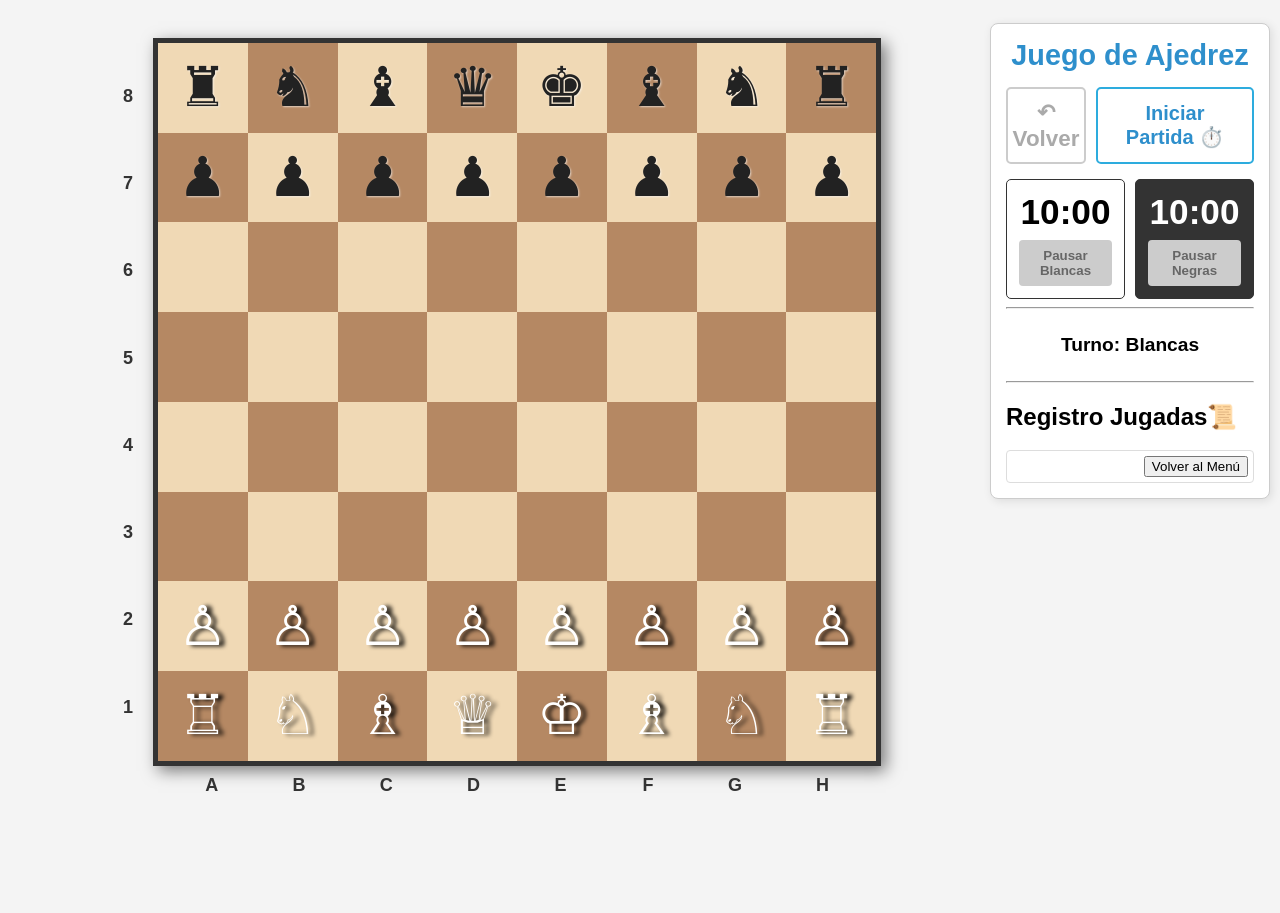
==== ajedrez/index.html @ 76f82654 "update" ====
<!DOCTYPE html>
<html lang="es">
<head>
    <meta charset="UTF-8">
    <meta name="viewport" content="width=device-width, initial-scale=1.0">
    <link rel="icon" href="src/ico.ico" type="image/x-icon">
    <title>Juego de Ajedrez JS Avanzado</title>
    <link rel="stylesheet" href="src/style.css">
</head>
<body>
    <div id="game-container"> 
        
        <div id="board-wrapper">
            <div id="chessboard">
                <!-- El tablero se genera con JavaScript -->
            </div>
            
            <div id="ranks">
                <!-- Las coordenadas numéricas se generan con JavaScript -->
            </div>
            
            <div id="files">
                <!-- Las coordenadas de letras se generan con JavaScript -->
            </div>
        </div>
        
        <div id="info-panel">
            <h1>Juego de Ajedrez</h1>
    
            <div id="start-block">
                
                <div id="button-container">
                    <button id="undo-button" disabled>↶ Volver</button>
                    <button id="start-button">
                        <h2>Iniciar Partida ⏱️</h2>
                    </button>
                </div>
                
                <div id="timer-container">
                    <div class="player-control white">
                        <div id="white-timer-display" class="timer-display">10:00</div>
                        <button id="white-button" disabled>Pausar Blancas</button>
                    </div>
                    
                    <div class="player-control black">
                        <div id="black-timer-display" class="timer-display">10:00</div>
                        <button id="black-button" disabled>Pausar Negras</button>
                    </div>
                </div>
                
            </div>
            
            <hr>
            
            <h2 id="turn-display">Turno: Blancas</h2>
            
            <hr>

            <h2>Registro Jugadas📜</h2>
            <div id="moves-list">
                <!-- Las jugadas se mostrarán aquí -->
                 <button onclick="window.location.href='../index.html'">Volver al Menú</button>
            </div>
        </div>
    </div>

    <!-- Modal para coronación de peón -->
    <div id="promotion-modal" class="modal">
        <div class="modal-content">
            <h3>Coronar Peón</h3>
            <p>Elige una pieza para coronar tu peón:</p>
            <div class="promotion-options">
                <button class="promotion-option" data-piece="Q">♕ Reina</button>
                <button class="promotion-option" data-piece="R">♖ Torre</button>
                <button class="promotion-option" data-piece="B">♗ Alfil</button>
                <button class="promotion-option" data-piece="N">♘ Caballo</button>
            </div>
        </div>
    </div>
    
    <script src="src/script.js"></script>
</body>
</html>
---- ajedrez/src/style.css ----
/* ======================================= */
/* ESTILOS BASE (Móvil Primero, 384px) */
/* ======================================= */
* {
    box-sizing: border-box;
}

body {
    font-family: Arial, sans-serif;
    display: flex;
    flex-direction: column;
    background-color: #f4f4f4;
    margin: 0;
    padding: 10px;
    min-height: 100vh;
    user-select: none; 
    -webkit-user-select: none;
    -moz-user-select: none;
    -ms-user-select: none;
}

@media (min-width: 384px) {
    body { margin: 0; }
}
@media (min-width: 768px) {
    body { margin: 1% 0 0 5%; }
}

/* Contenedor principal del juego */
#game-container {
    display: flex;
    flex-direction: column;
    gap: 15px;
    width: 100%;
    max-width: 600px;
    margin: 0 auto;
}

/* Contenedor para el tablero y las coordenadas */
#board-wrapper {
    position: relative;
    margin: 15px auto;
    width: fit-content;
    box-shadow: 3px 3px 10px rgba(0, 0, 0, 0.4);
}

/* Tablero Base (Celular) */
#chessboard {
    display: grid;
    grid-template-columns: repeat(8, 1fr);
    grid-template-rows: repeat(8, 1fr);
    width: 384px;
    height: 384px;
    border: 3px solid #333;
    margin: 0;
}

.square {
    width: 100%;
    height: 100%;
    display: flex;
    justify-content: center;
    align-items: center;
    font-size: 30px;
    cursor: pointer;
    user-select: none;
    transition: background-color 0.3s;
}

.light { background-color: #f0d9b5; }
.dark { background-color: #b58863; }

.selected {
    outline: 3px solid rgba(0, 0, 255, 0.7);
    box-shadow: inset 0 0 8px rgba(0, 0, 255, 0.9);
}

.piece {
    font-size: 40px;
    cursor: pointer;
    user-select: none;
    display: block;
    text-align: center;
    line-height: 1;
    text-shadow: 5px 1px 4px rgb(255, 255, 255);
}

/* Piezas blancas */
.square .piece.white {
    color: white;
}

.piece-white {
    color: white !important;
    text-shadow: 5px 1px 4px rgb(0, 0, 0);
}

/* Piezas negras */
.piece-black {
    color: #222 !important;
    text-shadow: 1px 1px 2px rgba(255, 255, 255, 0.6);
}

/* Panel de Información Base (Celular) */
#info-panel {
    width: 100%;
    padding: 15px;
    background-color: #fff;
    border: 1px solid #ccc;
    border-radius: 8px;
    box-shadow: 2px 2px 10px rgba(0, 0, 0, 0.1);
}

#info-panel h1 {
    color: #333;
    font-size: 1.5em;
    text-align: center;
    margin: 0 0 15px 0;
}

#turn-display { 
    font-size: 1.2em; 
    min-height: 40px;
    display: flex;
    align-items: center;
    justify-content: center;
    flex-wrap: wrap;
    text-align: center;
    padding: 5px;
}

#moves-list { 
    max-height: 200px; 
    overflow-y: auto; 
    border: 1px solid #ddd;
    padding: 5px;
    border-radius: 4px;
    direction: rtl; /* Scroll siempre arriba */
}

.move-entry {
    display: flex;
    justify-content: space-between;
    padding: 5px 0;
    border-bottom: 1px dashed #eee;
    direction: ltr;
}

.move-number { 
    width: 30px; 
    font-weight: bold; 
    color: #666;
}
.move-white, .move-black { 
    width: 45%; 
    text-align: center;
}

/* ======================================= */
/* ESTILOS DE TIEMPO Y BOTONES */
/* ======================================= */

#start-block {
    display: flex;
    flex-direction: column;
    align-items: center;
    width: 100%;
}

#button-container {
    display: flex;
    gap: 10px;
    width: 100%;
    margin-bottom: 15px;
}

#start-button {
    flex: 1;
    background: none;
    border: 2px solid #2dacde;
    border-radius: 5px;
    padding: 10px 15px;
    cursor: pointer;
    transition: all 0.3s;
}

#start-button:hover:not(:disabled) {
    background-color: #2dacde;
}

#start-button h2 {
    color: #2e8fcc;
    margin: 0;
    font-size: 1.5em;
}

#start-button:hover:not(:disabled) h2 {
    color: white;
}

#start-button:disabled {
    cursor: not-allowed;
    border-color: #ccc;
}

#start-button:disabled h2 {
    color: #aaa;
}

#undo-button {
    background: none;
    border: 2px solid #ff6b6b;
    border-radius: 5px;
    padding: 10px;
    cursor: pointer;
    width: 80px;
    transition: all 0.3s;
    font-size: 1.4em;
    font-weight: bold;
    color: #ff6b6b;
    text-align: center;
    display: flex;
    align-items: center;
    justify-content: center;
}

#undo-button:hover:not(:disabled) {
    background-color: #ff6b6b;
    color: white;
}

#undo-button:disabled {
    cursor: not-allowed;
    border-color: #ccc;
    color: #aaa;
}

#timer-container {
    display: flex;
    justify-content: space-between;
    gap: 10px;
    width: 100%;
}

.player-control {
    width: 48%;
    display: flex;
    flex-direction: column;
    align-items: center;
    padding: 12px;
    border-radius: 5px;
    transition: background-color 0.3s;
}

.player-control.white {
    background-color: white;
    border: 1px solid #333;
}
.player-control.black {
    background-color: #333;
    color: white;
    border: 1px solid #333;
}

.timer-display {
    font-size: 1.8em;
    font-weight: bold;
    margin-bottom: 8px;
}

.player-control button {
    padding: 8px 12px;
    border: none;
    border-radius: 4px;
    cursor: pointer;
    font-weight: bold;
    width: 100%;
    background-color: #ccc;
    color: #666;
    transition: background-color 0.3s;
}

.player-control button:not(:disabled) {
    background-color: #2ecc71;
    color: white;
}

.player-control button:not(:disabled):hover {
    background-color: #27ae60;
}

.player-control button:disabled {
    cursor: not-allowed;
}

/* ======================================= */
/* ESTILOS PARA COORDENADAS (RANKS/FILES) - MEJORADO */
/* ======================================= */

#ranks, #files {
    position: absolute;
    color: #333;
    font-weight: bold;
    user-select: none;
    pointer-events: none;
    display: flex;
    z-index: 2;
}

/* Coordenadas Laterales (Números 1-8) */
#ranks {
    top: 0;
    left: -25px;
    height: 100%;
    flex-direction: column;
    justify-content: space-between;
    align-items: center;
    padding: 15px 0;
}

.rank-label {
    height: 12.5%;
    display: flex;
    align-items: center;
    justify-content: center;
    font-size: 16px;
    font-weight: bold;
}

/* Coordenadas Inferiores (Letras A-H) */
#files {
    bottom: -25px;
    left: 0;
    width: 100%;
    justify-content: space-between;
    padding: 0 15px;
}

.file-label {
    width: 12.5%;
    display: flex;
    align-items: center;
    justify-content: center;
    font-size: 16px;
    font-weight: bold;
}

/* ======================================= */
/* ESTILOS PARA MODAL DE CORONACIÓN */
/* ======================================= */

.modal {
    display: none;
    position: fixed;
    z-index: 1000;
    left: 0;
    top: 0;
    width: 100%;
    height: 100%;
    background-color: rgba(0,0,0,0.5);
    animation: fadeIn 0.3s;
}

.modal-content {
    background-color: #fefefe;
    margin: 15% auto;
    padding: 20px;
    border-radius: 10px;
    width: 300px;
    text-align: center;
    box-shadow: 0 4px 20px rgba(0,0,0,0.3);
    animation: slideIn 0.3s;
}

.modal-content h3 {
    margin: 0 0 10px 0;
    color: #333;
    font-size: 1.4em;
}

.modal-content p {
    margin: 0 0 20px 0;
    color: #666;
}

.promotion-options {
    display: grid;
    grid-template-columns: 1fr 1fr;
    gap: 10px;
}

.promotion-option {
    background: none;
    border: 2px solid #4CAF50;
    border-radius: 5px;
    padding: 12px 8px;
    cursor: pointer;
    font-size: 234%;
    font-weight: bold;
    color: #4CAF50;
    transition: all 0.3s;
    display: flex;
    align-items: center;
    justify-content: center;
}

.promotion-option:hover {
    background-color: #4CAF50;
    color: white;
    transform: translateY(-2px);
}

.promotion-option:active {
    transform: translateY(0);
}

@keyframes fadeIn {
    from { opacity: 0; }
    to { opacity: 1; }
}

@keyframes slideIn {
    from { 
        opacity: 0;
        transform: translateY(-50px);
    }
    to { 
        opacity: 1;
        transform: translateY(0);
    }
}

/* ======================================= */
/* ESTILOS PARA MENSAJES DE JAQUE Y JAQUE MATE */
/* ======================================= */

.check-warning {
    color: #ff0000;
    font-weight: bold;
    background-color: #ffe6e6;
    padding: 2px 8px;
    border-radius: 4px;
    border: 1px solid #ff0000;
    margin-left: 10px;
    font-size: 0.9em;
    animation: blink 1.5s infinite;
}

.checkmate-warning {
    color: #ffffff;
    font-weight: bold;
    background: linear-gradient(45deg, #ff0000, #cc0000);
    padding: 8px 15px;
    border-radius: 8px;
    border: 2px solid #990000;
    font-size: 1.1em;
    text-align: center;
    animation: pulse 2s infinite;
    box-shadow: 0 4px 15px rgba(255, 0, 0, 0.3);
}

.stalemate-warning {
    color: #ffffff;
    font-weight: bold;
    background: linear-gradient(45deg, #666666, #888888);
    padding: 8px 15px;
    border-radius: 8px;
    border: 2px solid #444444;
    font-size: 1.1em;
    text-align: center;
    animation: pulse 2s infinite;
    box-shadow: 0 4px 15px rgba(0, 0, 0, 0.3);
}

@keyframes blink {
    0% { opacity: 1; }
    50% { opacity: 0.7; }
    100% { opacity: 1; }
}

@keyframes pulse {
    0% { transform: scale(1); }
    50% { transform: scale(1.05); }
    100% { transform: scale(1); }
}

/* ======================================= */
/* MEDIA QUERY: TABLET (768px a 800px) */
/* ======================================= */
@media (min-width: 768px) and (max-width: 800px) {
    #info-panel h1 { font-size: 2em; }

    #game-container {
        flex-direction: row;
        gap: 25px;
        max-width: none;
        align-items: flex-start;
    }

    /* Tablero para Tablet */
    #board-wrapper {
        box-shadow: 5px 5px 15px rgba(0, 0, 0, 0.5);
    }
    
    #chessboard {
        width: 500px;
        height: 500px;
        border: 5px solid #333;
    }

    .piece { font-size: 50px; }
    
    #info-panel {
        width: 280px;
        flex-shrink: 0;
        margin-top: 0;
    }

    #moves-list { max-height: 350px; }
    
    /* Coordenadas para Tablet */
    .rank-label, .file-label {
        font-size: 18px;
    }
    
    #ranks { left: -30px; }
    #files { bottom: -30px; }
}

/* ======================================= */
/* MEDIA QUERY: PC/DESKTOP (> 992px) */
/* ======================================= */
@media (min-width: 992px) {
    #info-panel h1 { 
        font-size: 1.8em;
        color: #2e8fcc; 
    }
    
    #game-container {
        flex-direction: row;
        gap: 30px;
        max-width: none;
        align-items: flex-start;
    }
    
    /* Tablero para PC */
    #board-wrapper {
        box-shadow: 5px 5px 15px rgba(0, 0, 0, 0.5);
    }
    
    #chessboard {
        width: 728px;
        height: 728px;
        border: 5px solid #333;
    }

    .piece { font-size: 55px; }

    #info-panel { 
        width: 280px; 
        flex-shrink: 0; 
    }
    
    #moves-list { max-height: 400px; }
    
    /* Coordenadas para PC */
    .rank-label, .file-label {
        font-size: 18px;
    }
    
    #ranks { left: -30px; }
    #files { bottom: -30px; }
    
    /* Ajuste de tamaño de fuente del timer */
    .timer-display { font-size: 2.2em; }
}

/* ======================================= */
/* MEJORAS DE ACCESIBILIDAD Y EXPERIENCIA */
/* ======================================= */

/* Focus visible para accesibilidad */
button:focus-visible {
    outline: 2px solid #2dacde;
    outline-offset: 2px;
}

/* Mejora de scrollbar para navegadores webkit */
#moves-list::-webkit-scrollbar {
    width: 6px;
}

#moves-list::-webkit-scrollbar-track {
    background: #f1f1f1;
    border-radius: 3px;
}

#moves-list::-webkit-scrollbar-thumb {
    background: #c1c1c1;
    border-radius: 3px;
}

#moves-list::-webkit-scrollbar-thumb:hover {
    background: #a8a8a8;
}

/* Estados de hover mejorados */
.square:hover {
    filter: brightness(1.1);
}

/* Responsive para pantallas muy pequeñas */
@media (max-width: 383px) {
    #chessboard {
        width: 350px;
        height: 350px;
    }
    
    .piece {
        font-size: 35px;
    }
    
    #ranks { left: -20px; }
    #files { bottom: -20px; }
    
    .rank-label, .file-label {
        font-size: 14px;
    }
}
/* Estilos para el arrastrar y soltar */
.square {
    transition: background-color 0.2s ease;
    user-select: none;
    -webkit-user-select: none;
    -moz-user-select: none;
    -ms-user-select: none;
}

.square:active {
    cursor: grabbing;
}

#dragging-piece {
    pointer-events: none;
    filter: drop-shadow(0 4px 8px rgba(0, 0, 0, 0.3));
}

/* Mejorar la experiencia táctil */
@media (hover: none) and (pointer: coarse) {
    .square {
        cursor: pointer;
        -webkit-tap-highlight-color: transparent;
    }
}
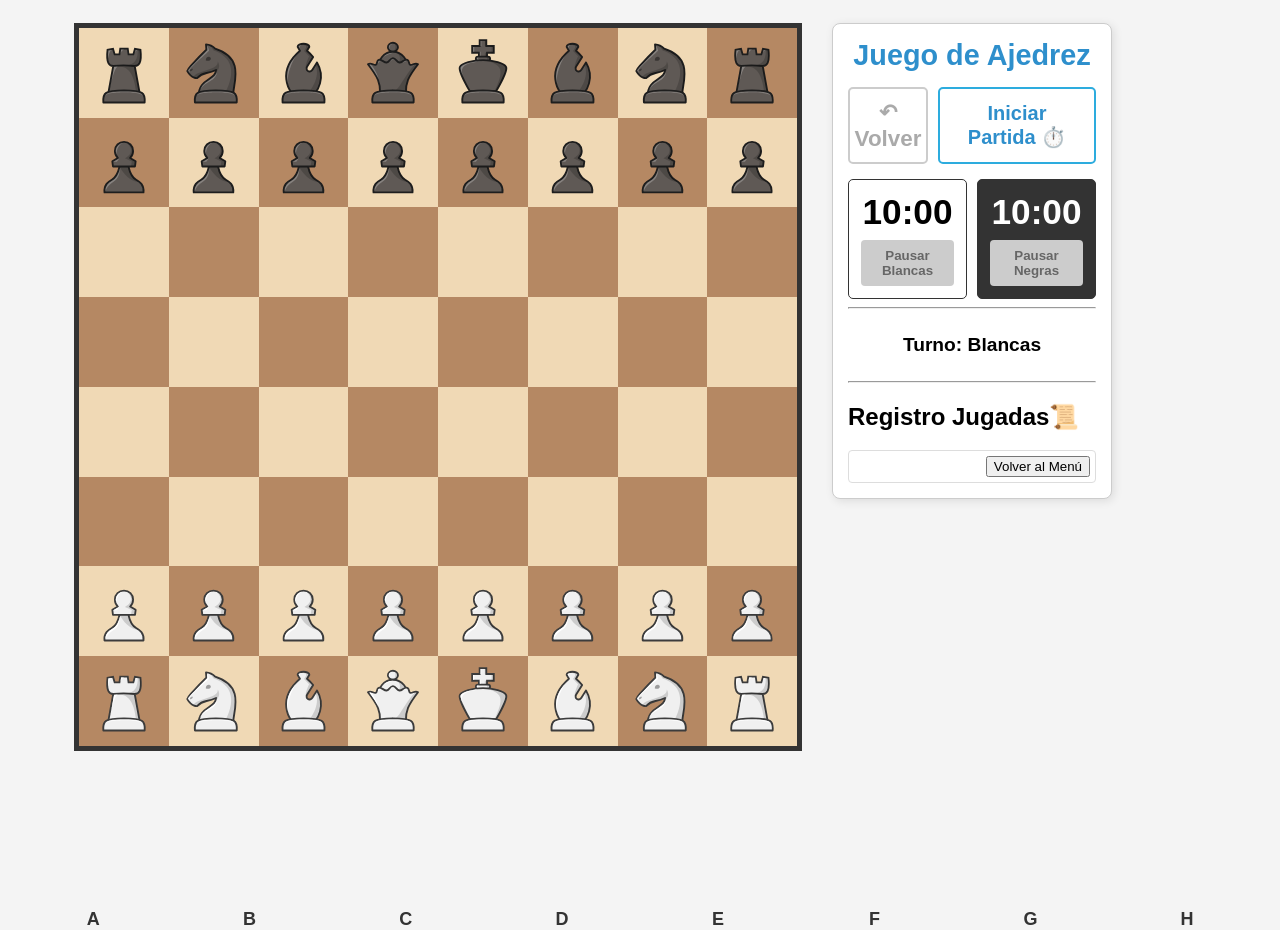
==== commit 4689b672: "update" ====
--- a/ajedrez/index.html
+++ b/ajedrez/index.html
@@ -9,26 +9,16 @@
 </head>
 <body>
     <div id="game-container"> 
-        
-        <div id="board-wrapper">
-            <div id="chessboard">
-                <!-- El tablero se genera con JavaScript -->
-            </div>
-            
-            <div id="ranks">
-                <!-- Las coordenadas numéricas se generan con JavaScript -->
-            </div>
-            
-            <div id="files">
-                <!-- Las coordenadas de letras se generan con JavaScript -->
-            </div>
+        <div id=\"board-wrapper\">
+            <div id="chessboard"></div>
+            <div id="ranks"></div>
+            <div id="files"></div>
         </div>
         
         <div id="info-panel">
             <h1>Juego de Ajedrez</h1>
     
             <div id="start-block">
-                
                 <div id="button-container">
                     <button id="undo-button" disabled>↶ Volver</button>
                     <button id="start-button">
@@ -47,24 +37,20 @@
                         <button id="black-button" disabled>Pausar Negras</button>
                     </div>
                 </div>
-                
             </div>
             
             <hr>
-            
             <h2 id="turn-display">Turno: Blancas</h2>
-            
             <hr>
 
             <h2>Registro Jugadas📜</h2>
             <div id="moves-list">
-                <!-- Las jugadas se mostrarán aquí -->
-                 <button onclick="window.location.href='../index.html'">Volver al Menú</button>
+                <div class="moves-scroll"></div>
+                <button onclick="window.location.href='../index.html'">Volver al Menú</button>
             </div>
         </div>
     </div>
 
-    <!-- Modal para coronación de peón -->
     <div id="promotion-modal" class="modal">
         <div class="modal-content">
             <h3>Coronar Peón</h3>
--- a/ajedrez/src/style.css
+++ b/ajedrez/src/style.css
@@ -651,4 +651,36 @@
         cursor: pointer;
         -webkit-tap-highlight-color: transparent;
     }
+}
+
+
+/* Indicador sutil para las jugadas posibles */
+.possible-move {
+    position: relative;
+}
+
+.possible-move::after {
+    content: "";
+    position: absolute;
+    width: 24px;
+    height: 24px;
+    background-color: rgba(0, 0, 0, 0.15); /* Círculo gris suave */
+    border-radius: 50%;
+    pointer-events: none; /* No interfiere con los clics */
+    z-index: 2;
+}
+
+/* Si la casilla destino contiene una pieza enemiga, dibujamos un anillo de captura en lugar de un punto */
+.possible-move:has(img)::after {
+    width: 85%;
+    height: 85%;
+    background-color: transparent;
+    border: 4px solid rgba(0, 0, 0, 0.15);
+    border-radius: 50%;
+}
+
+/* Color rojo intenso de alerta para cuando el Rey está en jaque */
+.king-in-check {
+    background-color: #e74c3c !important; /* Rojo sutil/intenso que resalta sobre las casillas */
+    box-shadow: inset 0 0 15px rgba(255, 0, 0, 0.8);
 }
